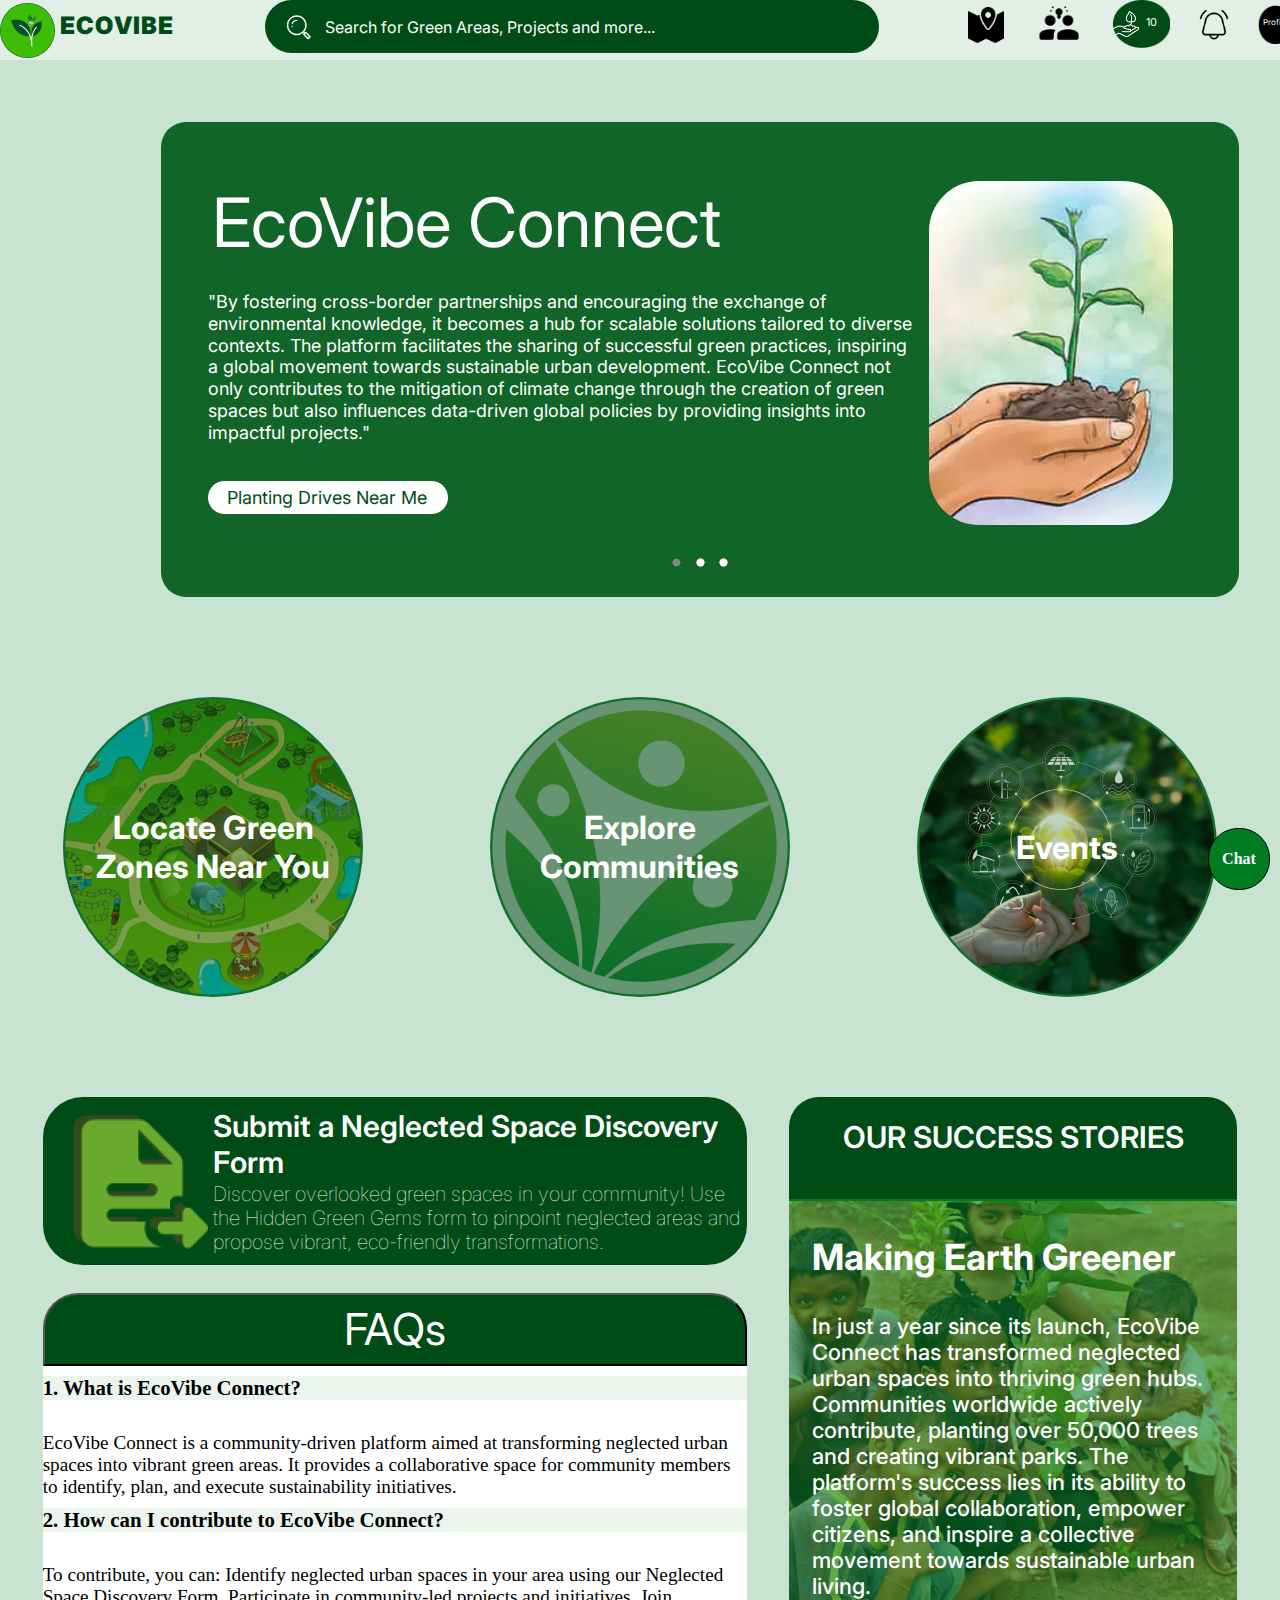
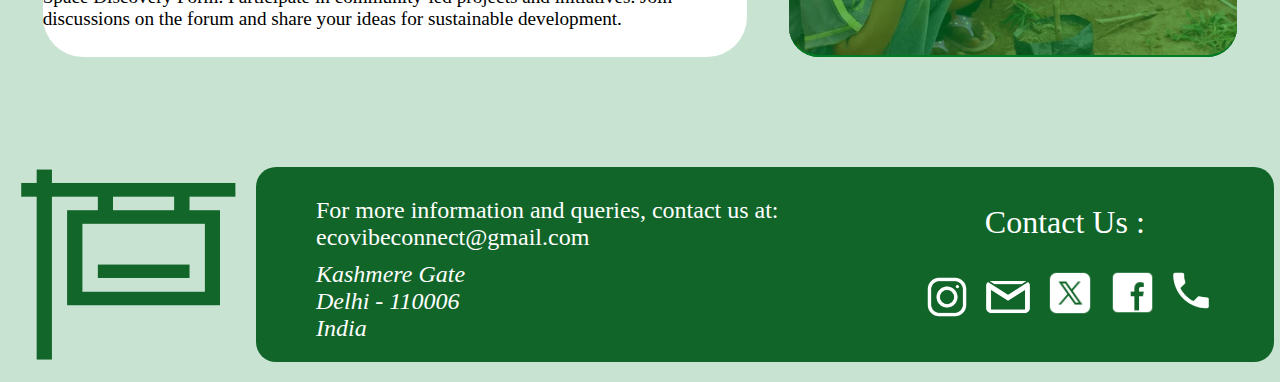
==== index.html @ 9e0e25fb "Add files via upload" ====
<!DOCTYPE html>
<html lang="en">
  <head>
    <meta charset="UTF-8" />
    <meta name="viewport" content="width=device-width, initial-scale=1.0" />
    <title>Home</title>
    <link rel="stylesheet" href="https://fonts.googleapis.com/css2?family=Inter:wght@100;400;500;600;700;900&display=swap" />
    <link rel="stylesheet" href="style.css" />
  </head>
  <body style="background-color: #c9e3d2;">
    <div class="header-bar">
      <a href="index.html"><div class="ellipse"></div></a>
      <button class="rectangle">
        <div class="search"></div>
        <span class="search-text"> Search for Green Areas, Projects and more...</span>
      </button>
      <a href="https://discord.gg/VuYdmefE"><div class="teamwork"></div></a>
      <div class="ellipse-1"></div>
      <a href="maps1.html"><div class="map-marker"></div></a>
      <div class="notification"></div>
      <div class="ellipse-2"></div>
      <div class="tree-planting"></div>
      <a href="index.html"><span class="ecovibe">ECOVIBE</span><span class="span-10">10</span></a>
      <span class="profile">Profile</span>
    </div>
    <div class="content">
      <div class="rectangle-3">
        <div class="flex-row-dd">
          <span class="header">EcoVibe Connect</span>
          <div class="image"></div>
          <span class="lorem-ipsum">
            "By fostering cross-border partnerships and encouraging the exchange of environmental knowledge, it becomes a hub for scalable solutions tailored to diverse contexts. The platform facilitates the sharing of successful green practices, inspiring a global movement towards sustainable urban development. EcoVibe Connect not only contributes to the mitigation of climate change through the creation of green spaces but also influences data-driven global policies by providing insights into impactful projects."</span>
          <button class="rectangle-4">
            <span class="planting-drives-near-me">Planting Drives Near Me</span>
          </button>
        </div>
        <div class="flex-row-a">
          <div class="ellipse-5"></div>
          <div class="ellipse-6"></div>
          <div class="ellipse-7"></div>
        </div>
      </div>

      <div class="highlights">
        <a href="maps1.html"><div class="circles" id="green-zones">Locate Green Zones Near You</div></a>
        <a href="https://discord.gg/VuYdmefE"><div class="circles" id="communities">Explore Communities</div></a>
        <a href="event-calendar.html"><div class="circles" id="events">Events</div></a>
        
      </div>

      <div class="section">
        <div class="left-half">
          <a href="https://docs.google.com/forms/d/e/1FAIpQLSdyyBoMju8SHD89D-Cpv-mokI1ws6RTI7K9Vdq0oF_g0Mp40w/viewform?usp=sf_link" class="form">
            <div class="group"></div>
            <div class="info">
              <span class="submit-discovery-form">Submit a Neglected Space Discovery Form</span>
              <span class="discover-green-spaces">
                Discover overlooked green spaces in your community! Use the Hidden
                Green Gems form to pinpoint neglected areas and propose vibrant,
                eco-friendly transformations.</span>
            </div>
          </a>
          <div class="faqs-box"><button class="faqs">FAQs</button>
          <div class="questions">
            <div class="ques">1. What is EcoVibe Connect?</div><br>
            EcoVibe Connect is a community-driven platform aimed at transforming neglected urban spaces into vibrant green areas. It provides a collaborative space for community members to identify, plan, and execute sustainability initiatives.<br>
            <div class="ques">2. How can I contribute to EcoVibe Connect?</div><br>
            To contribute, you can: Identify neglected urban spaces in your area using our Neglected Space Discovery Form. Participate in community-led projects and initiatives. Join discussions on the forum and share your ideas for sustainable development.<br>
          </div></div>
        </div>
        <div class="right-half">
          <div id="success-story">OUR SUCCESS STORIES</div>
          <div id="image">
            <!-- <div class="image"></div> -->
            <span id="title">Making Earth Greener</span>
            <span id="desc">
              In just a year since its launch, EcoVibe Connect has transformed
              neglected urban spaces into thriving green hubs. Communities
              worldwide actively contribute, planting over 50,000 trees and
              creating vibrant parks. The platform's success lies in its ability
              to foster global collaboration, empower citizens, and inspire a
              collective movement towards sustainable urban living.
            </span>
          </div>
          
        </div>
      </div>

      <div class="contact-details">
        <div class="hanging"></div>
        <div class="details">
          <div class="description">
            For more information and queries, contact us at:<br>
            <email>ecovibeconnect@gmail.com</email><br>
            <address>Kashmere Gate<br>
              Delhi - 110006<br>
              India
            </address>
          </div>
          <div class="contact">
            <span class="contact-us">Contact Us : </span>
            <div class="icons">
              <a href="www.google.com"><div class="instagram"></div></a>
              <a href="www.google.com"><div class="gmail-logo"></div></a>
              <a href="www.google.com"><div class="twitter-x"></div></a>
              <a href="www.google.com"><div class="facebook"></div></a>
              <a href="www.google.com"><div class="call"></div></a>
            </div>
          </div>
        </div>
      </div>

      <a href="ecovibe_chatbot.html"><div class="chatbot">Chat</div></a>

    </div>
    
  </body>
</html>
---- style.css ----
:root {
  --default-font-family: -apple-system, BlinkMacSystemFont, "Segoe UI", Roboto,
    Ubuntu, "Helvetica Neue", Helvetica, Arial, "PingFang SC",
    "Hiragino Sans GB", "Microsoft Yahei UI", "Microsoft Yahei",
    "Source Han Sans CN", sans-serif;

  
}
*{
  margin: 0;
  padding:0;
}

input,
select,
textarea,
button {
  outline: 0;
}

.header-bar {
  position: sticky;
  width: 100%;
  height: 60px;
  z-index: 100;
  display: flex;
  flex-direction: row;
  justify-content: space-between;
  align-items: center;
  background-color: #ffffff70;
}

.ellipse {
  position: relative;
  width: 55px;
  height: 55px;
  background: url(./assets/images/95ea2387-e40e-415d-890e-f9056c6978b6.png)
    no-repeat center;
  background-size: cover;
  z-index: 1;
  border-radius: 50%;
}
.rectangle {
  position: absolute;
  width: 614px;
  height: 53px;
  top: 0;
  left: 265px;
  cursor: pointer;
  background: #004c16;
  border: none;
  z-index: 12;
  border-radius: 50px;
}
.search {
  position: absolute;
  width: 31.062px;
  height: 35.333px;
  top: 8px;
  left: 18px;
  background: url(./assets/images/2ebc9acc0c0c67538474d27fc164b099c4e019bb.png)
    no-repeat center;
  background-size: contain;
  z-index: 13;
}
.search-text {
  display: flex;
  align-items: flex-start;
  justify-content: flex-start;
  position: absolute;
  height: 22.378px;
  top: 18px;
  left: 60px;
  color: #ffffff;
  font-family: Inter, var(--default-font-family);
  font-size: 16px;
  font-weight: 400;
  line-height: 19.364px;
  text-align: left;
  white-space: nowrap;
  z-index: 14;
}
.teamwork {
  position: absolute;
  width: 41.416px;
  height: 47.111px;
  top: 0;
  left: 1038.407px;
  background: url(./assets/images/c7ff9c7958ed33c8cfc238d63cf0d292baf092ea.png)
    no-repeat center;
  background-size: contain;
  z-index: 11;
}
.ellipse-1 {
  position: absolute;
  width: 57.982px;
  height: 48.289px;
  top: 0;
  left: 1111.919px;
  background: url(./assets/images/79265fd1-6141-41ed-ab9c-2058102ae574.png)
    no-repeat center;
  background-size: cover;
  z-index: 7;
}
.map-marker {
  position: absolute;
  width: 36.239px;
  height: 41.222px;
  top: 4.711px;
  left: 968px;
  background: url(./assets/images/bf97ba31b5ecf281e71ddc3b938352f5b8d651e2.png)
    no-repeat center;
  background-size: contain;
  z-index: 10;
}
.notification {
  position: absolute;
  width: 34.168px;
  height: 38.867px;
  top: 4.711px;
  left: 1196.821px;
  background: url(./assets/images/61680a1866f64fb37ee62b9efdf66a2b576237e1.png)
    no-repeat center;
  background-size: contain;
  z-index: 5;
}
.ellipse-2 {
  position: absolute;
  width: 34.168px;
  height: 38.867px;
  top: 4.711px;
  left: 1257.91px;
  background: url(./assets/images/46b79d40-2f23-4323-a3e0-aefe74b16721.png)
    no-repeat center;
  background-size: cover;
  z-index: 3;
}
.tree-planting {
  position: absolute;
  width: 25.885px;
  height: 29.444px;
  top: 9.422px;
  left: 1112.955px;
  background: url(./assets/images/56e412c21314eae97018e02d068e9814c856d500.png)
    no-repeat center;
  background-size: contain;
  z-index: 9;
}
.ecovibe {
  display: flex;
  align-items: flex-start;
  justify-content: flex-start;
  position: absolute;
  height: 22px;
  top: 15px;
  left: 60px;
  color: #004c16;
  font-family: Inter, var(--default-font-family);
  font-size: 24px;
  font-weight: 900;
  line-height: 22px;
  text-align: left;
  white-space: nowrap;
  letter-spacing: 1.2px;
  z-index: 2;
}
.span-10 {
  display: flex;
  align-items: flex-start;
  justify-content: flex-start;
  position: absolute;
  height: 15.311px;
  top: 16.489px;
  left: 1146.087px;
  color: #ffffff;
  font-family: Inter, var(--default-font-family);
  font-size: 11px;
  font-weight: 400;
  line-height: 13.313px;
  text-align: left;
  white-space: nowrap;
  z-index: 8;
}
.profile {
  display: flex;
  align-items: flex-start;
  justify-content: flex-start;
  position: absolute;
  height: 11.778px;
  top: 17.667px;
  left: 1263.086px;
  color: #ffffff;
  font-family: Inter, var(--default-font-family);
  font-size: 8px;
  font-weight: 400;
  line-height: 9.682px;
  text-align: left;
  white-space: nowrap;
  z-index: 4;
}
.rectangle-3 {
  position: relative;
  width: 1078px;
  height: 475px;
  margin: 62px 0 0 161px;
  background: #116529;
  z-index: 16;
  overflow: visible auto;
  border-radius: 25px;
}




.flex-row-dd {
  position: relative;
  width: 965px;
  height: 344px;
  margin: 59px 0 0 47px;
  z-index: 21;
}
.header {
  display: flex;
  align-items: flex-start;
  justify-content: flex-start;
  position: absolute;
  height: 82px;
  top: 0;
  left: 4px;
  color: #ffffff;
  font-family: Inter, var(--default-font-family);
  font-size: 68px;
  font-weight: 400;
  line-height: 82px;
  text-align: left;
  white-space: nowrap;
  z-index: 21;
}
.image {
  position: absolute;
  width: 244px;
  height: 344px;
  top: 0;
  left: 721px;
  background: url(./assets/images/65ec86f246ed4e5fe0436deb5ca68bde4e0c4901.png)
    no-repeat center;
  background-size: cover;
  z-index: 19;
  border-radius: 50px;
}
.lorem-ipsum {
  display: flex;
  align-items: flex-start;
  justify-content: flex-start;
  position: absolute;
  height: 22px;
  top: 110px;
  left: 0;
  width: 710px;
  text-wrap: wrap;
  color: #ffffff;
  font-family: Inter, var(--default-font-family);
  font-size: 18px;
  font-weight: 400;
  line-height: 21.784px;
  text-align: left;
  /* white-space: nowrap; */
  z-index: 20;
}
.rectangle-4 {
  position: absolute;
  width: 240px;
  height: 33px;
  top: 300px;
  left: 0;
  cursor: pointer;
  background: #ffffff;
  border: none;
  z-index: 17;
  border-radius: 50px;
}
.planting-drives-near-me {
  display: flex;
  align-items: flex-start;
  justify-content: flex-start;
  position: absolute;
  height: 22px;
  top: 6px;
  left: 19px;
  color: #004c16;
  font-family: Inter, var(--default-font-family);
  font-size: 18px;
  font-weight: 400;
  line-height: 21.784px;
  text-align: left;
  white-space: nowrap;
  z-index: 18;
}
.flex-row-a {
  display: flex;
  align-items: center;
  justify-content: space-between;
  position: relative;
  width: 56px;
  height: 9px;
  margin: 33px 0 0 511px;
  z-index: 24;
}
.ellipse-5 {
  flex-shrink: 0;
  position: relative;
  width: 9px;
  height: 9px;
  background: url(./assets/images/485ac730-d3aa-43f6-916a-89be1a560cc5.png)
    no-repeat center;
  background-size: cover;
  z-index: 22;
  border-radius: 50%;
}
.ellipse-6 {
  flex-shrink: 0;
  position: relative;
  width: 9px;
  height: 9px;
  background: url(./assets/images/42cc6624-b8a1-4e95-9cec-a895fb61377d.png)
    no-repeat center;
  background-size: cover;
  z-index: 23;
  border-radius: 50%;
}
.ellipse-7 {
  flex-shrink: 0;
  position: relative;
  width: 9px;
  height: 9px;
  background: url(./assets/images/566b7772-ff2b-459f-8b13-2d279a3dad9b.png)
    no-repeat center;
  background-size: cover;
  z-index: 24;
  border-radius: 50%;
}

a{
  text-decoration: none;
}

.highlights {
  display: flex;
  flex-direction: row;
  justify-content: space-around;
  align-items: center;
  width: 100%;
  position: relative;
  height: 300px;
  z-index: 39;
  margin: 100px 0;
}

.circles{
  display: flex;
  justify-content: center;
  align-items: center;
  font-size: x-large;
  color: #ffffff;
  font-family: Inter, var(--default-font-family);
  font-size: 32px;
  font-weight: 700;
  text-align: center;
  width: 300px;
  height: 300px;
  z-index: 49;
  border-radius: 50%;
}

.circles:hover{
  width: 350px;
  height: 350px;
  background-color: #004c16;
  border: 5px solid #007d23;
  cursor: pointer;

}

#green-zones {
  background: url(./assets/images/8e0e8688-a5a8-4e92-b725-6e8d71f3520d.png)
    no-repeat center;
  background-size: cover;
}

#communities {
  background: url(./assets/images/77fba917-a56d-4c59-b90a-7a5775e885a1.png)
    no-repeat center;
  background-size: cover;
}

#events {
  background: url(./assets/images/77d01f10-0bf0-4b72-bfa1-2169102a4434.png)
    no-repeat center;
  background-size: cover;
}

.section {
  position: relative;
  display: flex;
  flex-direction: row;
  justify-content: space-evenly;
  align-items: center;
  width: 100%;
  height: 560px;
  z-index: 45;
  margin: 100px 0;
}

.left-half{
  display: flex;
  flex-direction: column;
  justify-content: space-between;
  height: 100%;
  width: 55%;
  z-index: 28;
}

.form {
  display: flex;
  flex-direction: row;
  justify-content: space-evenly;
  align-items: center;
  width: 100%;
  height: 30%;
  background: #004c16;
  z-index: 44;
  border-radius: 40px;
}

.form:hover{
  cursor: pointer;
  border: 4px solid #007d23;
}

.group {
  min-width: 160px;
  width: 20%;
  max-width: 170px;
  height: 90%;
  background: url(./assets/images/35fab600-e289-456b-a52a-ad3ff138bf46.png)
    no-repeat center;
  background-size: cover;
  z-index: 47;
}


.info{
  display: flex;
  flex-direction: column;
  justify-content: space-evenly;
  width: 75%;
  height: 90%;
  color: #ffffff;
  font-family: Inter, var(--default-font-family);
  text-align: center;
  z-index: 46;

}

.submit-discovery-form {
  font-size: 30px;
  font-weight: 600;
  text-align: left;
  z-index: 45;
}

.discover-green-spaces {
  font-size: 20px;
  font-weight: 100;
  text-align: left;
  z-index: 46;
}

.faqs-box {
  width: 100%;
  height: 65%;
  z-index: 41;
  border-radius: 40px;
  background-color: #ffffff;
}

.faqs-box:hover{
  cursor: pointer;
  border: 4px solid #007d23;
}

.faqs {
  width: 100%;
  min-height: 45px;
  height: 20%;
  cursor: pointer;
  color: #ffffff;
  background-color: #004c16;
  font-family: Inter, var(--default-font-family);
  font-size: 44px;
  font-weight: 400;
  line-height: 53px;
  white-space: nowrap;
  border-radius: 35px 35px 0 0;
  z-index: 42;
}

.questions{
  width: 100%;
  min-height: 80%;
  border-radius: 0 0 40px 40px;
  resize: none;
  text-align: left;
  font-size: 1.2rem;
  text-align: left;
}

.ques{
  margin: 10px auto;
  font-size: 1.3rem;
  font-weight:bold;
  background-color: rgb(235, 245, 238);
}

.right-half {
  display: flex;
  flex-direction: column;
  justify-content: space-evenly;
  width: 35%;
  height: 100%;
  color: #ffffff;
  font-family: Inter, var(--default-font-family);
  font-size: 30px;
  font-weight: 600;
  text-align: center;
  background: #004c16;
  border: 5px solid #007d23 inset;
  z-index: 28;
  border-radius: 30px;
}
#success-story{
  padding-top: 5%;
  height: 15%;
}
#image {
  position: relative;
  display: flex;
  flex-direction: column;
  justify-content: space-evenly;
  /* align-items: center; */
  width: 100%;
  height: 85%;
  color: #ffffff;
  font-family: Inter, var(--default-font-family);
  background: linear-gradient(
    rgba(0, 125, 35, 0.60), 
    rgba(0, 125, 35, 0.60)
  ), url(./assets/images/177a72207fa895b9591c14f0b6a7346d52caf9ef.png)
    no-repeat center;
  background-size: cover;
  border-top: 2px solid #007d23;
  border-bottom: 2px solid #007d23;
  /* opacity: 0.55; */
  z-index: 30;
  border-radius: 0 0 30px 30px;
}
#title {
  margin: 0 auto;
  width: 90%;
  font-size: 36px;
  font-weight: 700;
  opacity: 1;
  text-align: left;
  z-index: 49;
}
#desc {
  margin: 0 auto 5%;
  width: 90%;
  font-size: 22px;
  font-weight: 500;
  text-align: left;
  z-index: 31;
}

.contact-details {
  display: flex;
  flex-direction: row;
  justify-content: space-evenly;
  align-items: center;
  position: relative;
  margin: 50px 0 10px;
  z-index: 49;
  width: 100%;
}

email{
  margin: 10px auto;
}

address{
  margin: 10px auto;
}

.hanging {
  width: 245px;
  height: 215px;
  background: url(./assets/images/352dc2c1-2eb0-478b-876d-fde1ee092484.png)
    no-repeat center;
  background-size: cover;
  z-index: 26;
}
.details {
  display: flex;
  flex-direction: row;
  justify-content: space-evenly;
  width: 78%;
  height: 175px;
  background: #116529;
  z-index: 49;
  border-radius: 20px;
  padding: 10px;
}
.description {
  color: #ffffff;
  margin-top: 2%;
  width: 55%;
  z-index: 58;
  font-size:x-large;
}

.contact{
  display: flex;
  flex-direction: column;
  justify-content: space-evenly;
  width: 30%;
  color: #ffffff;
}

.contact-us{
  font-size: 200%;
  text-align: center;
}

.icons{
  display: flex;
  flex-direction: row;
  justify-content: space-around;

}

.instagram {
  width: 63px;
  height: 56px;
  background: url(./assets/images/f03e13d0f64b08a26ec7a5ce1494a2cbe41fdffa.png)
    no-repeat center;
  background-size: contain;
  z-index: 52;
}
.gmail-logo {
  width: 60px;
  height: 54px;
  background: url(./assets/images/98d54f4c3208b77f60f74d00128b89098b995eed.png)
    no-repeat center;
  background-size: contain;
  z-index: 55;
}
.twitter-x {
  width: 63px;
  height: 48px;
  background: url(./assets/images/82a634843217f18585931b768ead7c64b575403b.png)
    no-repeat center;
  background-size: contain;
  z-index: 53;
}
.facebook {
  width: 63px;
  height: 47px;
  background: url(./assets/images/86f7c4912d6973238e0a0b3b92a5059e751fc5a2.png)
    no-repeat center;
  background-size: contain;
  z-index: 54;
}
.call {
  width: 54px;
  height: 43px;
  background: url(./assets/images/a6098ea1-8370-4d48-a5db-d92618eaa4cc.png)
    no-repeat center;
  background-size: cover;
  z-index: 56;
}

.chatbot{
  position:fixed;
  bottom: 10px;
  right: 10px;
  height: 60px;
  width: 60px;
  background-color: #007d23;
  border: 1px solid black;
  border-radius: 30px;
  text-align: center;
  line-height: 60px;
  color: white;
  font-weight: bolder;
  z-index: 150;
}
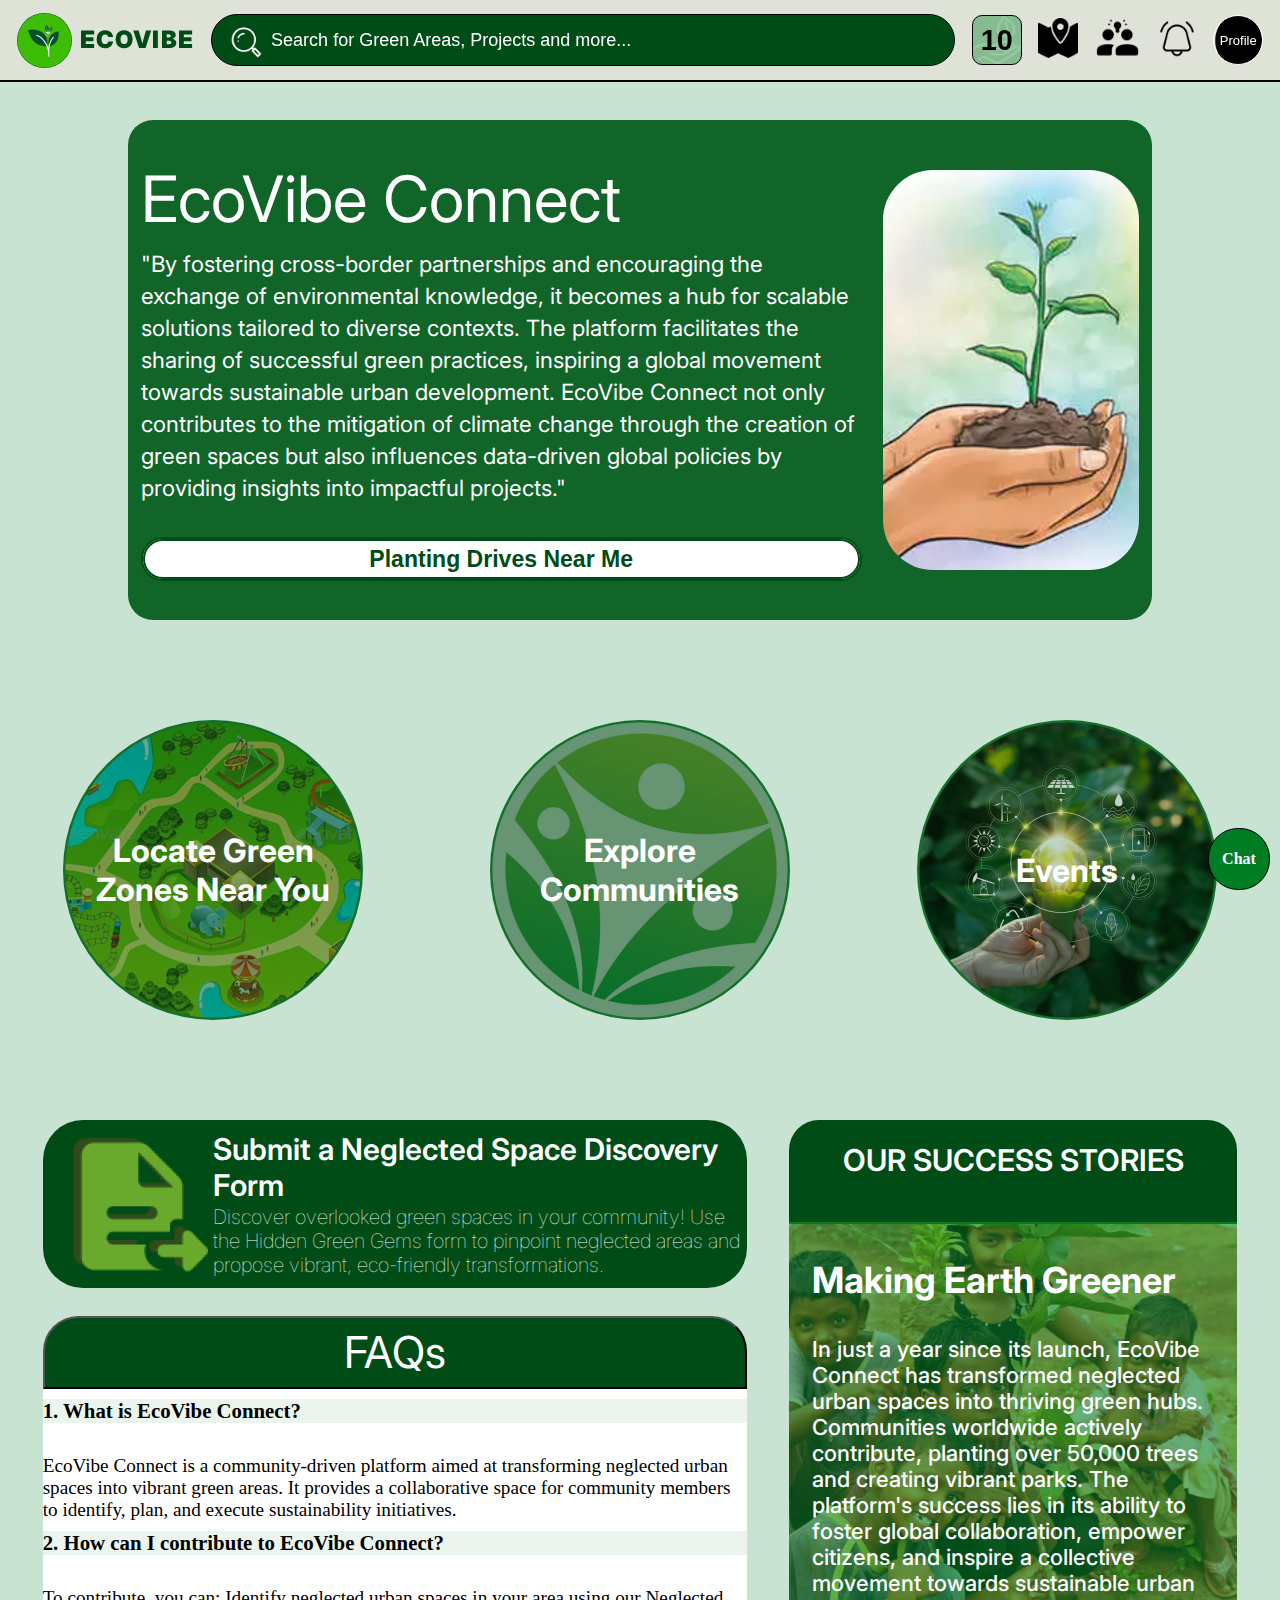
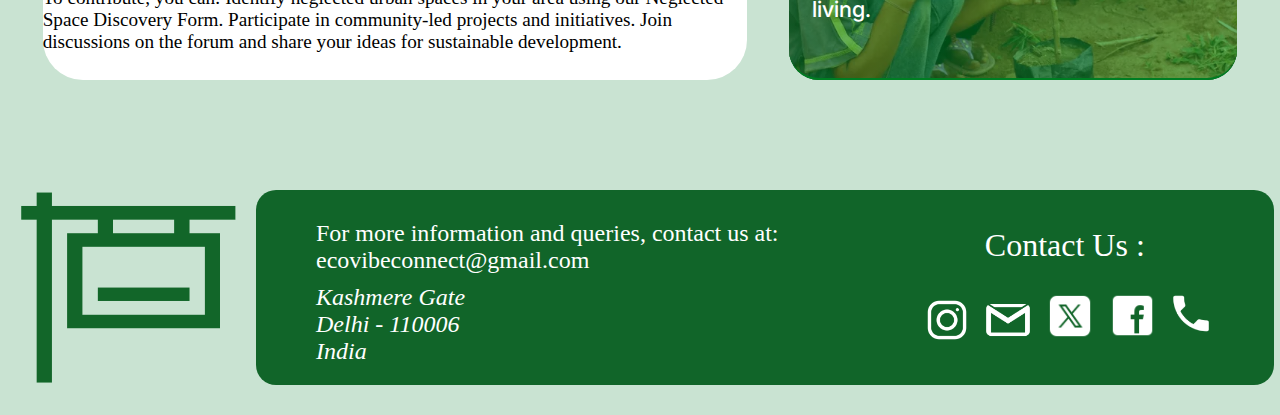
==== commit 77e86a80: "Add files via upload" ====
--- a/index.html
+++ b/index.html
@@ -8,37 +8,39 @@
     <link rel="stylesheet" href="style.css" />
   </head>
   <body style="background-color: #c9e3d2;">
-    <div class="header-bar">
-      <a href="index.html"><div class="ellipse"></div></a>
-      <button class="rectangle">
-        <div class="search"></div>
-        <span class="search-text"> Search for Green Areas, Projects and more...</span>
-      </button>
-      <a href="https://discord.gg/VuYdmefE"><div class="teamwork"></div></a>
-      <div class="ellipse-1"></div>
-      <a href="maps1.html"><div class="map-marker"></div></a>
-      <div class="notification"></div>
-      <div class="ellipse-2"></div>
-      <div class="tree-planting"></div>
-      <a href="index.html"><span class="ecovibe">ECOVIBE</span><span class="span-10">10</span></a>
-      <span class="profile">Profile</span>
+
+    <div id="header-bar">
+
+      <a href="index.html"><div class="logo">
+        <div class="ellipse"></div>
+        <span class="ecovibe">ECOVIBE</span>
+      </div></a>
+      
+      <div class="search-bar">
+        <img src="./assets/images/2ebc9acc0c0c67538474d27fc164b099c4e019bb.png" alt="Search Icon" class="search-icon" />
+        <input type="search" placeholder="Search for Green Areas, Projects and more..." class="search-box">
+      </div>
+
+      <a href="plantstreak.html"><button class="streak" title="My Planting Streak">
+        10
+      </button></a>
+
+      <a href="maps1.html"><button class="map-marker" title="Search Green Zones Around You"></button></a>
+      <a href="https://discord.gg/VuYdmefE"><button class="teamwork" title="Explore Communities"></button></a>
+      <a href="index.html"><button class="notification" title="Notifications"></button></a>
+      <a href="index.html"><button class="profile" title="Profile">Profile</button></a>
     </div>
+
     <div class="content">
-      <div class="rectangle-3">
-        <div class="flex-row-dd">
-          <span class="header">EcoVibe Connect</span>
-          <div class="image"></div>
+      <div class="carauosel">
+        <div class="details-dd">
+          <h1 class="header">EcoVibe Connect</h1>
           <span class="lorem-ipsum">
             "By fostering cross-border partnerships and encouraging the exchange of environmental knowledge, it becomes a hub for scalable solutions tailored to diverse contexts. The platform facilitates the sharing of successful green practices, inspiring a global movement towards sustainable urban development. EcoVibe Connect not only contributes to the mitigation of climate change through the creation of green spaces but also influences data-driven global policies by providing insights into impactful projects."</span>
-          <button class="rectangle-4">
-            <span class="planting-drives-near-me">Planting Drives Near Me</span>
-          </button>
+          <a href="maps1.html" class="rectangle-4"><button class="rectangle-4">Planting Drives Near Me
+          </button></a>
         </div>
-        <div class="flex-row-a">
-          <div class="ellipse-5"></div>
-          <div class="ellipse-6"></div>
-          <div class="ellipse-7"></div>
-        </div>
+        <div class="image"></div>
       </div>
 
       <div class="highlights">
--- a/style.css
+++ b/style.css
@@ -8,152 +8,65 @@
 }
 *{
   margin: 0;
-  padding:0;
-}
-
-input,
-select,
-textarea,
-button {
-  outline: 0;
-}
-
-.header-bar {
-  position: sticky;
-  width: 100%;
-  height: 60px;
+  padding: 0;
+}
+
+body{
+  display: flex;
+  flex-direction: column;
+  margin-top: 0;
+}
+
+#header-bar {
+  position: fixed;
+  width: 100%;
+  height: 80px;
   z-index: 100;
   display: flex;
   flex-direction: row;
-  justify-content: space-between;
-  align-items: center;
-  background-color: #ffffff70;
+  justify-content: space-evenly;
+  align-items: center;
+  background-color: #e9e3d9af;
+  margin-top  : 0;
+  border-bottom: 2px solid black;
+}
+
+.streak {
+  cursor: pointer;
+  width: 50px;
+  height: 50px;
+  background: linear-gradient(
+    rgba(0, 125, 35, 0.40), 
+    rgba(0, 125, 35, 0.40)
+  ), url(./assets/images/56e412c21314eae97018e02d068e9814c856d500.png)
+    no-repeat content-box;
+  background-size: contain;
+  z-index: 200;
+  border: 1px solid black;
+  border-radius: 10px;
+  color: #000;
+  font-weight: 800;
+  font-size: 1.8rem;
+}
+
+.logo{
+  cursor: pointer;
+  display: flex;
+  flex-direction: row;
+  align-items: center;
 }
 
 .ellipse {
-  position: relative;
   width: 55px;
   height: 55px;
   background: url(./assets/images/95ea2387-e40e-415d-890e-f9056c6978b6.png)
     no-repeat center;
   background-size: cover;
-  z-index: 1;
+  z-index: 200;
   border-radius: 50%;
 }
-.rectangle {
-  position: absolute;
-  width: 614px;
-  height: 53px;
-  top: 0;
-  left: 265px;
-  cursor: pointer;
-  background: #004c16;
-  border: none;
-  z-index: 12;
-  border-radius: 50px;
-}
-.search {
-  position: absolute;
-  width: 31.062px;
-  height: 35.333px;
-  top: 8px;
-  left: 18px;
-  background: url(./assets/images/2ebc9acc0c0c67538474d27fc164b099c4e019bb.png)
-    no-repeat center;
-  background-size: contain;
-  z-index: 13;
-}
-.search-text {
-  display: flex;
-  align-items: flex-start;
-  justify-content: flex-start;
-  position: absolute;
-  height: 22.378px;
-  top: 18px;
-  left: 60px;
-  color: #ffffff;
-  font-family: Inter, var(--default-font-family);
-  font-size: 16px;
-  font-weight: 400;
-  line-height: 19.364px;
-  text-align: left;
-  white-space: nowrap;
-  z-index: 14;
-}
-.teamwork {
-  position: absolute;
-  width: 41.416px;
-  height: 47.111px;
-  top: 0;
-  left: 1038.407px;
-  background: url(./assets/images/c7ff9c7958ed33c8cfc238d63cf0d292baf092ea.png)
-    no-repeat center;
-  background-size: contain;
-  z-index: 11;
-}
-.ellipse-1 {
-  position: absolute;
-  width: 57.982px;
-  height: 48.289px;
-  top: 0;
-  left: 1111.919px;
-  background: url(./assets/images/79265fd1-6141-41ed-ab9c-2058102ae574.png)
-    no-repeat center;
-  background-size: cover;
-  z-index: 7;
-}
-.map-marker {
-  position: absolute;
-  width: 36.239px;
-  height: 41.222px;
-  top: 4.711px;
-  left: 968px;
-  background: url(./assets/images/bf97ba31b5ecf281e71ddc3b938352f5b8d651e2.png)
-    no-repeat center;
-  background-size: contain;
-  z-index: 10;
-}
-.notification {
-  position: absolute;
-  width: 34.168px;
-  height: 38.867px;
-  top: 4.711px;
-  left: 1196.821px;
-  background: url(./assets/images/61680a1866f64fb37ee62b9efdf66a2b576237e1.png)
-    no-repeat center;
-  background-size: contain;
-  z-index: 5;
-}
-.ellipse-2 {
-  position: absolute;
-  width: 34.168px;
-  height: 38.867px;
-  top: 4.711px;
-  left: 1257.91px;
-  background: url(./assets/images/46b79d40-2f23-4323-a3e0-aefe74b16721.png)
-    no-repeat center;
-  background-size: cover;
-  z-index: 3;
-}
-.tree-planting {
-  position: absolute;
-  width: 25.885px;
-  height: 29.444px;
-  top: 9.422px;
-  left: 1112.955px;
-  background: url(./assets/images/56e412c21314eae97018e02d068e9814c856d500.png)
-    no-repeat center;
-  background-size: contain;
-  z-index: 9;
-}
+
 .ecovibe {
-  display: flex;
-  align-items: flex-start;
-  justify-content: flex-start;
-  position: absolute;
-  height: 22px;
-  top: 15px;
-  left: 60px;
   color: #004c16;
   font-family: Inter, var(--default-font-family);
   font-size: 24px;
@@ -162,182 +75,181 @@
   text-align: left;
   white-space: nowrap;
   letter-spacing: 1.2px;
-  z-index: 2;
-}
-.span-10 {
-  display: flex;
-  align-items: flex-start;
-  justify-content: flex-start;
-  position: absolute;
-  height: 15.311px;
-  top: 16.489px;
-  left: 1146.087px;
-  color: #ffffff;
-  font-family: Inter, var(--default-font-family);
-  font-size: 11px;
-  font-weight: 400;
-  line-height: 13.313px;
-  text-align: left;
-  white-space: nowrap;
-  z-index: 8;
-}
+  padding-left: 8px;
+  z-index: 200;
+}
+
+.search-bar{
+  display: flex;
+  flex-direction: row;
+  justify-content: space-between;
+  align-items: center;
+  width: 58%;
+  height: 50px;
+  cursor: pointer;
+  background: #004c16;
+  z-index: 200;
+  border-radius: 50px;
+  border: 1px solid black;
+}
+
+.search-box {
+  width: 92%;
+  height: 50px;
+  cursor: pointer;
+  background: #004c16;
+  z-index: 200;
+  border: none;
+  border-radius: 0 50px 50px 0;
+  outline: none;
+  color: white;
+  font-size: 18px;
+  font-weight: 500;
+}
+
+.search-box::placeholder{
+  color: #ffffff;
+}
+
+.search-icon {
+  width: 38px;
+  height: 38px;
+  padding-left: 15px;
+  background-size: contain;
+  z-index: 200;
+}
+
+.map-marker {
+  cursor: pointer;
+  width: 40px;
+  height: 40px;
+  background: url(./assets/images/bf97ba31b5ecf281e71ddc3b938352f5b8d651e2.png)
+    no-repeat center;
+  background-size: contain;
+  z-index: 200;
+  border: none;
+}
+
+.teamwork {
+  cursor: pointer;
+  width: 45px;
+  height: 45px;
+  background: url(./assets/images/c7ff9c7958ed33c8cfc238d63cf0d292baf092ea.png)
+    no-repeat center;
+  background-size: contain;
+  z-index: 200;
+  border: none;
+}
+
+.notification {
+  cursor: pointer;
+  width: 40px;
+  height: 40px;
+  background: url(./assets/images/61680a1866f64fb37ee62b9efdf66a2b576237e1.png)
+    no-repeat center;
+  background-size: contain;
+  z-index: 200;
+  border: none;
+}
+
 .profile {
-  display: flex;
-  align-items: flex-start;
-  justify-content: flex-start;
-  position: absolute;
-  height: 11.778px;
-  top: 17.667px;
-  left: 1263.086px;
-  color: #ffffff;
-  font-family: Inter, var(--default-font-family);
-  font-size: 8px;
-  font-weight: 400;
-  line-height: 9.682px;
-  text-align: left;
-  white-space: nowrap;
-  z-index: 4;
-}
-.rectangle-3 {
-  position: relative;
-  width: 1078px;
-  height: 475px;
-  margin: 62px 0 0 161px;
+  cursor: pointer;
+  width: 50px;
+  height: 50px;
+  background: url(./assets/images/46b79d40-2f23-4323-a3e0-aefe74b16721.png)
+    no-repeat center;
+  background-size: cover;
+  border-radius: 25px;
+  z-index: 200;
+  color: #ffffff;
+  border: 1px solid white;
+  font-size: small;
+}
+
+.content{
+  margin-top: 100px;
+}
+
+.carauosel {
+  display: flex;
+  flex-direction: row;
+  justify-content: space-around;
+  align-items: center;
+  width: 80%;
+  height: 500px;
   background: #116529;
   z-index: 16;
-  overflow: visible auto;
   border-radius: 25px;
-}
-
-
-
-
-.flex-row-dd {
-  position: relative;
-  width: 965px;
-  height: 344px;
-  margin: 59px 0 0 47px;
+  margin: 20px 10%;
+}
+
+.carauosel:hover{
+  cursor: pointer;
+  border: 2px solid rgb(13, 30, 15);
+
+}
+
+.details-dd {
+  /* position: relative; */
+  display: flex;
+  flex-direction: column;
+  justify-content: space-evenly;
+  width: 70%;
+  height: 100%;
   z-index: 21;
 }
+
 .header {
-  display: flex;
-  align-items: flex-start;
-  justify-content: flex-start;
-  position: absolute;
-  height: 82px;
-  top: 0;
-  left: 4px;
-  color: #ffffff;
-  font-family: Inter, var(--default-font-family);
-  font-size: 68px;
+  height: 10%;
+  color: #ffffff;
+  font-family: Inter, var(--default-font-family);
+  font-size: 4rem;
   font-weight: 400;
-  line-height: 82px;
-  text-align: left;
-  white-space: nowrap;
+  line-height: 5rem;
+  text-align: left;
   z-index: 21;
 }
-.image {
-  position: absolute;
-  width: 244px;
-  height: 344px;
-  top: 0;
-  left: 721px;
-  background: url(./assets/images/65ec86f246ed4e5fe0436deb5ca68bde4e0c4901.png)
-    no-repeat center;
-  background-size: cover;
-  z-index: 19;
-  border-radius: 50px;
-}
+
 .lorem-ipsum {
-  display: flex;
-  align-items: flex-start;
-  justify-content: flex-start;
-  position: absolute;
-  height: 22px;
-  top: 110px;
-  left: 0;
-  width: 710px;
-  text-wrap: wrap;
-  color: #ffffff;
-  font-family: Inter, var(--default-font-family);
-  font-size: 18px;
+  height: 50%;
+  text-wrap: pretty;
+  color: #ffffff;
+  font-family: Inter, var(--default-font-family);
+  font-size: 1.4rem;
   font-weight: 400;
-  line-height: 21.784px;
-  text-align: left;
-  /* white-space: nowrap; */
+  line-height: 2rem;
+  text-align: left;
   z-index: 20;
 }
 .rectangle-4 {
-  position: absolute;
-  width: 240px;
-  height: 33px;
-  top: 300px;
-  left: 0;
+  height: 40px;
+  font-size: larger;
+  color: #004c16;
+  font-weight: 700;
   cursor: pointer;
   background: #ffffff;
   border: none;
   z-index: 17;
   border-radius: 50px;
-}
-.planting-drives-near-me {
-  display: flex;
-  align-items: flex-start;
-  justify-content: flex-start;
-  position: absolute;
-  height: 22px;
-  top: 6px;
-  left: 19px;
-  color: #004c16;
-  font-family: Inter, var(--default-font-family);
-  font-size: 18px;
-  font-weight: 400;
-  line-height: 21.784px;
-  text-align: left;
-  white-space: nowrap;
-  z-index: 18;
-}
-.flex-row-a {
-  display: flex;
-  align-items: center;
-  justify-content: space-between;
-  position: relative;
-  width: 56px;
-  height: 9px;
-  margin: 33px 0 0 511px;
-  z-index: 24;
-}
-.ellipse-5 {
-  flex-shrink: 0;
-  position: relative;
-  width: 9px;
-  height: 9px;
-  background: url(./assets/images/485ac730-d3aa-43f6-916a-89be1a560cc5.png)
-    no-repeat center;
-  background-size: cover;
-  z-index: 22;
-  border-radius: 50%;
-}
-.ellipse-6 {
-  flex-shrink: 0;
-  position: relative;
-  width: 9px;
-  height: 9px;
-  background: url(./assets/images/42cc6624-b8a1-4e95-9cec-a895fb61377d.png)
-    no-repeat center;
-  background-size: cover;
-  z-index: 23;
-  border-radius: 50%;
-}
-.ellipse-7 {
-  flex-shrink: 0;
-  position: relative;
-  width: 9px;
-  height: 9px;
-  background: url(./assets/images/566b7772-ff2b-459f-8b13-2d279a3dad9b.png)
-    no-repeat center;
-  background-size: cover;
-  z-index: 24;
-  border-radius: 50%;
+  border: 2px solid #004c16;
+  width: 100%;
+}
+
+.rectangle-4:hover{
+  background: #004c16;
+  color: #ffffff;
+  border: 2px solid white;
+}
+
+.image {
+  /* min-width: 250px; */
+  width:25%;
+  height: 80%;
+  background: url(./assets/images/65ec86f246ed4e5fe0436deb5ca68bde4e0c4901.png)
+    no-repeat center;
+  background-size: cover;
+  z-index: 19;
+  border-radius: 50px;
 }
 
 a{
@@ -350,7 +262,7 @@
   justify-content: space-around;
   align-items: center;
   width: 100%;
-  position: relative;
+  /* position: relative; */
   height: 300px;
   z-index: 39;
   margin: 100px 0;
@@ -400,7 +312,7 @@
 }
 
 .section {
-  position: relative;
+  /* position: relative; */
   display: flex;
   flex-direction: row;
   justify-content: space-evenly;
@@ -538,12 +450,14 @@
   z-index: 28;
   border-radius: 30px;
 }
+
 #success-story{
   padding-top: 5%;
   height: 15%;
 }
+
 #image {
-  position: relative;
+  /* position: relative; */
   display: flex;
   flex-direction: column;
   justify-content: space-evenly;
@@ -564,6 +478,7 @@
   z-index: 30;
   border-radius: 0 0 30px 30px;
 }
+
 #title {
   margin: 0 auto;
   width: 90%;
@@ -573,6 +488,7 @@
   text-align: left;
   z-index: 49;
 }
+
 #desc {
   margin: 0 auto 5%;
   width: 90%;
@@ -587,8 +503,8 @@
   flex-direction: row;
   justify-content: space-evenly;
   align-items: center;
-  position: relative;
-  margin: 50px 0 10px;
+  /* position: relative; */
+  margin: 50px 0 20px;
   z-index: 49;
   width: 100%;
 }
@@ -609,6 +525,7 @@
   background-size: cover;
   z-index: 26;
 }
+
 .details {
   display: flex;
   flex-direction: row;
@@ -620,6 +537,7 @@
   border-radius: 20px;
   padding: 10px;
 }
+
 .description {
   color: #ffffff;
   margin-top: 2%;
